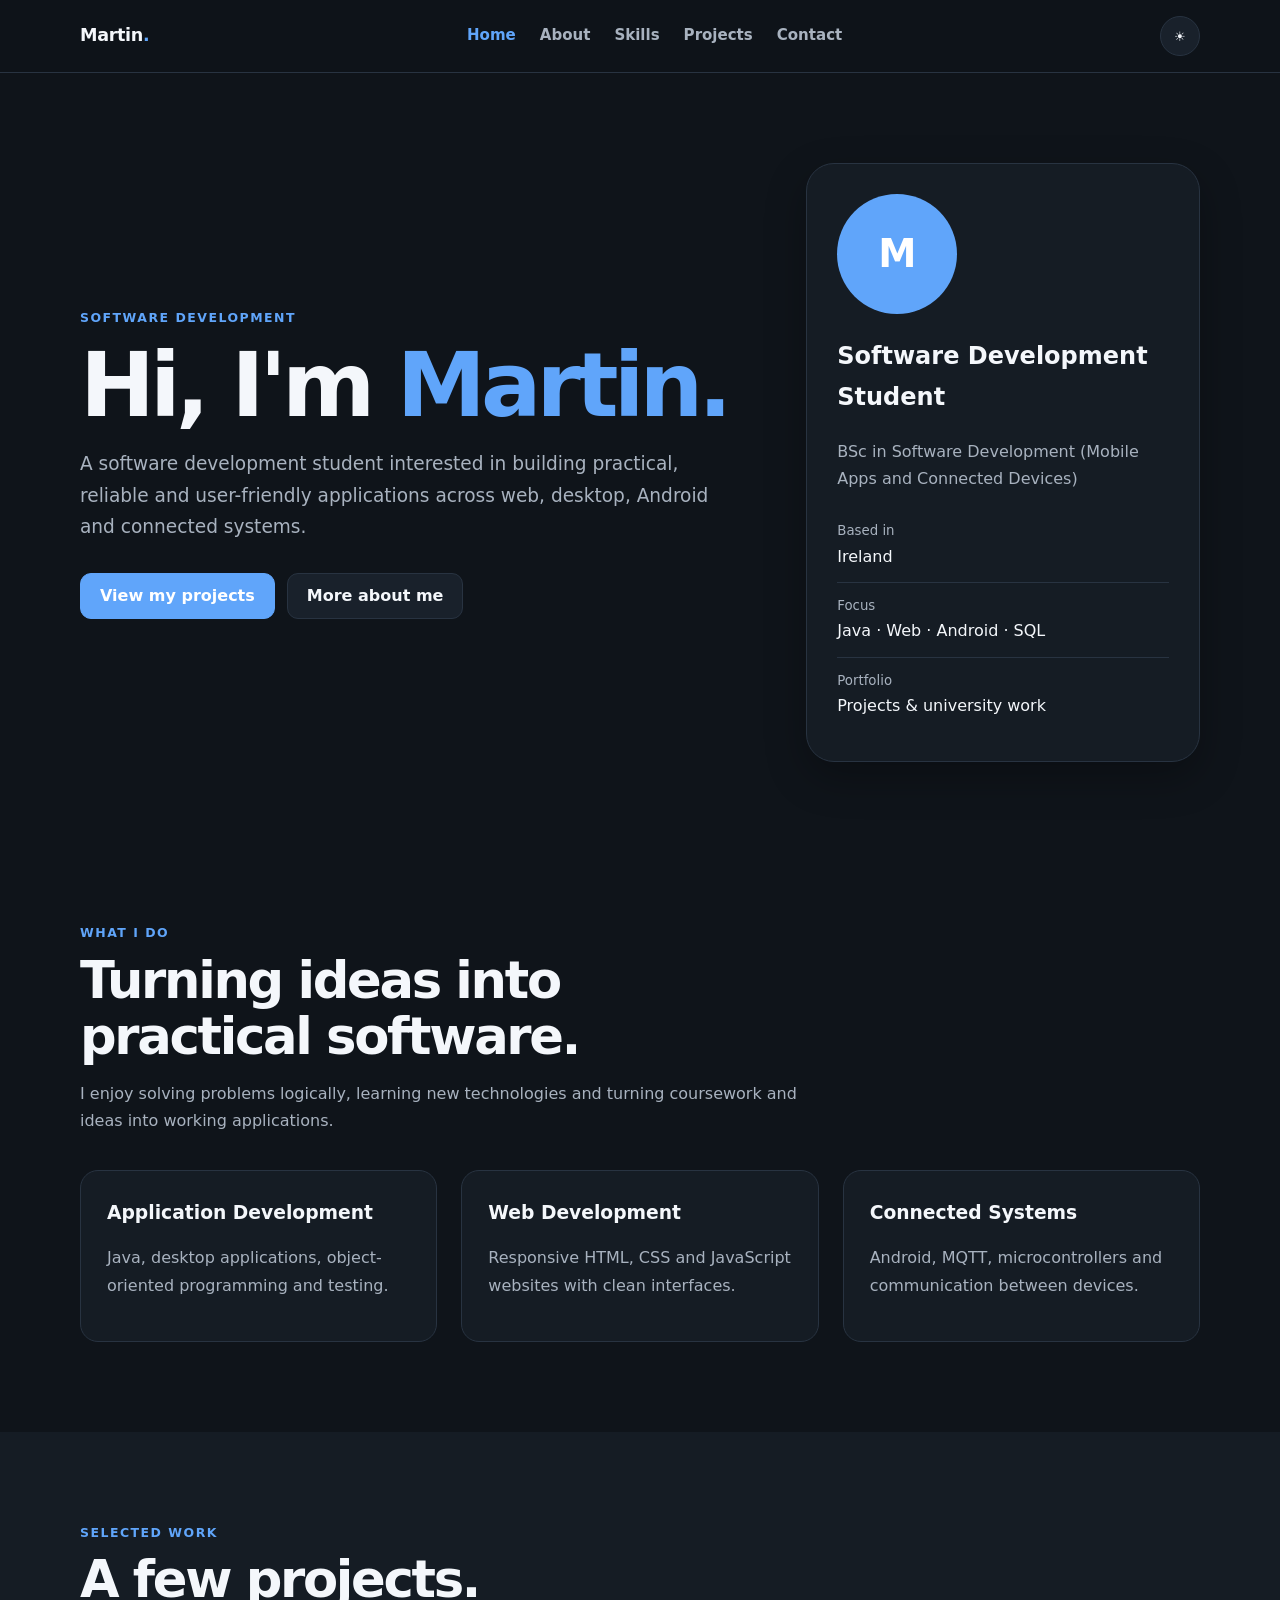
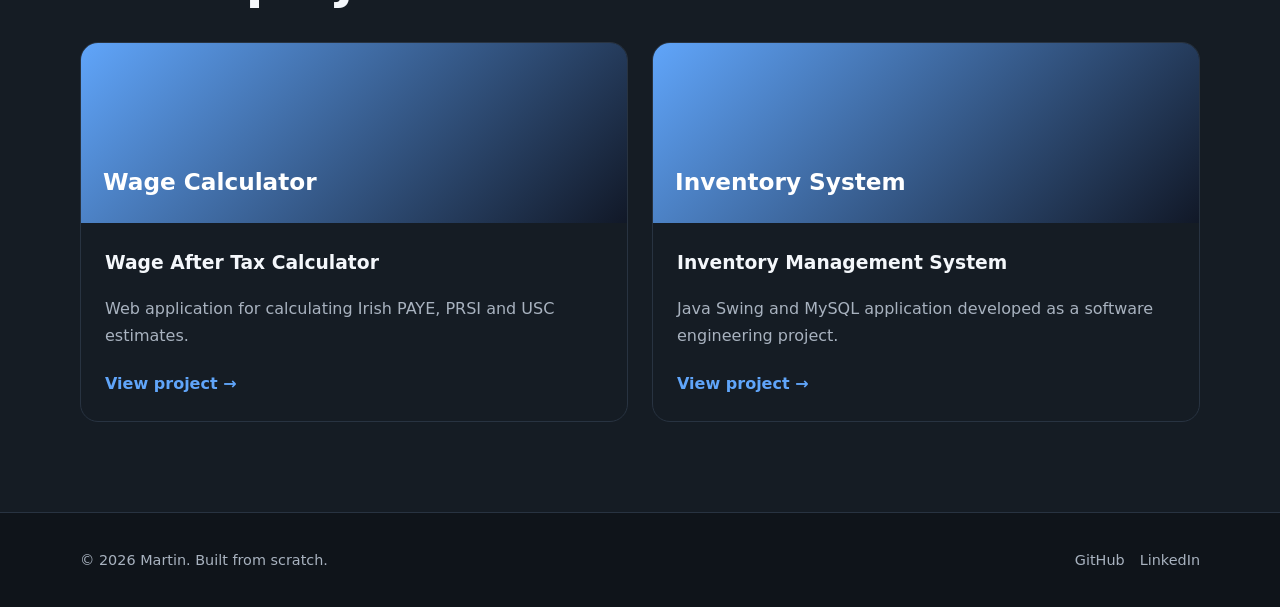
==== index.html @ 63e13349 "Initial portfolio website" ====
<!doctype html>
<html lang="en">
<head>
  <meta charset="utf-8">
  <meta name="viewport" content="width=device-width, initial-scale=1">
  <meta name="description" content="Martin's software development portfolio">
  <title>Home | Martin</title>
  <link rel="stylesheet" href="css/style.css">
  <script>
    document.documentElement.dataset.theme = localStorage.getItem("portfolio-theme") || "dark";
  </script>
</head>
<body>
<header class="navbar">
  <div class="container nav-inner">
    <a class="brand" href="index.html">Martin<span style="color:var(--primary)">.</span></a>
    <nav class="nav-links"><a class="active" href="index.html">Home</a>
<a class="" href="about.html">About</a>
<a class="" href="skills.html">Skills</a>
<a class="" href="projects.html">Projects</a>
<a class="" href="contact.html">Contact</a></nav>
    <div class="nav-actions">
      <button class="icon-btn" data-theme-toggle aria-label="Switch theme">☾</button>
      <button class="menu-btn" data-menu-toggle aria-label="Open menu" aria-expanded="false">☰</button>
    </div>
  </div>
</header>

<main>

<section class="hero">
  <div class="container hero-grid">
    <div>
      <div class="eyebrow">Software Development</div>
      <h1>Hi, I'm <span>Martin.</span></h1>
      <p class="lead">
        A software development student interested in building practical,
        reliable and user-friendly applications across web, desktop, Android and connected systems.
      </p>
      <div class="buttons">
        <a class="btn btn-primary" href="projects.html">View my projects</a>
        <a class="btn" href="about.html">More about me</a>
      </div>
    </div>
    <aside class="hero-card">
      <div class="avatar">M</div>
      <h2>Software Development Student</h2>
      <p style="color:var(--muted)">
        BSc in Software Development (Mobile Apps and Connected Devices)
      </p>
      <ul class="quick-list">
        <li><small>Based in</small>Ireland</li>
        <li><small>Focus</small>Java · Web · Android · SQL</li>
        <li><small>Portfolio</small>Projects & university work</li>
      </ul>
    </aside>
  </div>
</section>

<section>
  <div class="container">
    <div class="section-head">
      <div class="eyebrow">What I do</div>
      <h2>Turning ideas into practical software.</h2>
      <p>
        I enjoy solving problems logically, learning new technologies and
        turning coursework and ideas into working applications.
      </p>
    </div>
    <div class="grid-3">
      <article class="card">
        <h3>Application Development</h3>
        <p>Java, desktop applications, object-oriented programming and testing.</p>
      </article>
      <article class="card">
        <h3>Web Development</h3>
        <p>Responsive HTML, CSS and JavaScript websites with clean interfaces.</p>
      </article>
      <article class="card">
        <h3>Connected Systems</h3>
        <p>Android, MQTT, microcontrollers and communication between devices.</p>
      </article>
    </div>
  </div>
</section>

<section style="background:var(--surface)">
  <div class="container">
    <div class="section-head">
      <div class="eyebrow">Selected work</div>
      <h2>A few projects.</h2>
    </div>
    <div class="grid-2">
      <article class="card project-card">
        <div class="project-thumb">Wage Calculator</div>
        <div class="project-body">
          <h3>Wage After Tax Calculator</h3>
          <p>Web application for calculating Irish PAYE, PRSI and USC estimates.</p>
          <a class="project-link" href="projects/wage-calculator.html">View project →</a>
        </div>
      </article>
      <article class="card project-card">
        <div class="project-thumb">Inventory System</div>
        <div class="project-body">
          <h3>Inventory Management System</h3>
          <p>Java Swing and MySQL application developed as a software engineering project.</p>
          <a class="project-link" href="projects/inventory-system.html">View project →</a>
        </div>
      </article>
    </div>
  </div>
</section>

</main>

<footer>
  <div class="container footer-inner">
    <div>© <span data-year></span> Martin. Built from scratch.</div>
    <div class="socials">
      <a href="#" aria-label="GitHub">GitHub</a>
      <a href="#" aria-label="LinkedIn">LinkedIn</a>
    </div>
  </div>
</footer>
<script src="js/script.js"></script>
</body>
</html>
---- css/style.css ----
:root {
  --bg: #ffffff;
  --surface: #f7f8fa;
  --surface-2: #ffffff;
  --text: #17202a;
  --muted: #68727d;
  --primary: #2563eb;
  --primary-dark: #1d4ed8;
  --border: #e4e8ee;
  --shadow: 0 12px 35px rgba(15, 23, 42, .08);
  --radius: 18px;
}

[data-theme="dark"] {
  --bg: #0f141a;
  --surface: #151c24;
  --surface-2: #19212b;
  --text: #f4f7fb;
  --muted: #a8b2bf;
  --primary: #60a5fa;
  --primary-dark: #3b82f6;
  --border: #283341;
  --shadow: 0 15px 40px rgba(0, 0, 0, .28);
}

* { box-sizing: border-box; }

html { scroll-behavior: smooth; }

body {
  margin: 0;
  font-family: Inter, system-ui, -apple-system, BlinkMacSystemFont, "Segoe UI", sans-serif;
  background: var(--bg);
  color: var(--text);
  line-height: 1.7;
  transition: background .2s ease, color .2s ease;
}

a { color: inherit; text-decoration: none; }
img { max-width: 100%; display: block; }

.container {
  width: min(1120px, calc(100% - 40px));
  margin: auto;
}

.navbar {
  position: sticky;
  top: 0;
  z-index: 1000;
  background: color-mix(in srgb, var(--bg) 92%, transparent);
  backdrop-filter: blur(12px);
  border-bottom: 1px solid var(--border);
}

.nav-inner {
  min-height: 72px;
  display: flex;
  align-items: center;
  justify-content: space-between;
  gap: 20px;
}

.brand {
  font-weight: 800;
  font-size: 1.1rem;
  letter-spacing: -.02em;
}

.nav-links {
  display: flex;
  align-items: center;
  gap: 24px;
}

.nav-links a {
  color: var(--muted);
  font-size: .94rem;
  font-weight: 600;
  transition: color .2s;
}

.nav-links a:hover,
.nav-links a.active { color: var(--primary); }

.nav-actions { display: flex; align-items: center; gap: 8px; }

.icon-btn, .menu-btn {
  width: 40px;
  height: 40px;
  border: 1px solid var(--border);
  border-radius: 50%;
  background: var(--surface-2);
  color: var(--text);
  cursor: pointer;
}

.menu-btn { display: none; border-radius: 10px; }

.hero {
  min-height: 78vh;
  display: grid;
  place-items: center;
  padding: 90px 0 70px;
}

.hero-grid {
  display: grid;
  grid-template-columns: 1.25fr .75fr;
  align-items: center;
  gap: 70px;
}

.eyebrow {
  color: var(--primary);
  font-weight: 800;
  text-transform: uppercase;
  letter-spacing: .12em;
  font-size: .78rem;
}

.hero h1 {
  margin: 14px 0 18px;
  font-size: clamp(3rem, 7vw, 5.7rem);
  line-height: .98;
  letter-spacing: -.055em;
}

.hero h1 span { color: var(--primary); }

.hero p.lead {
  max-width: 670px;
  color: var(--muted);
  font-size: 1.16rem;
}

.buttons {
  display: flex;
  flex-wrap: wrap;
  gap: 12px;
  margin-top: 30px;
}

.btn {
  display: inline-flex;
  align-items: center;
  justify-content: center;
  min-height: 46px;
  padding: 0 19px;
  border-radius: 11px;
  border: 1px solid var(--border);
  background: var(--surface-2);
  font-weight: 750;
  cursor: pointer;
}

.btn-primary {
  color: #fff;
  background: var(--primary);
  border-color: var(--primary);
}

.btn-primary:hover { background: var(--primary-dark); }

.btn:hover { transform: translateY(-1px); }

.hero-card {
  background: var(--surface);
  border: 1px solid var(--border);
  border-radius: 28px;
  padding: 30px;
  box-shadow: var(--shadow);
}

.avatar {
  width: 120px;
  height: 120px;
  border-radius: 50%;
  display: grid;
  place-items: center;
  background: var(--primary);
  color: white;
  font-size: 2.4rem;
  font-weight: 850;
  margin-bottom: 22px;
}

.quick-list { margin: 0; padding: 0; list-style: none; }
.quick-list li {
  padding: 12px 0;
  border-bottom: 1px solid var(--border);
}
.quick-list li:last-child { border-bottom: 0; }
.quick-list small { color: var(--muted); display: block; }

section { padding: 90px 0; }

.section-head {
  margin-bottom: 35px;
  max-width: 720px;
}

.section-head h2,
.page-title h1 {
  font-size: clamp(2.1rem, 4vw, 3.4rem);
  letter-spacing: -.045em;
  line-height: 1.1;
  margin: 8px 0 14px;
}

.section-head p,
.page-title p { color: var(--muted); }

.grid-2 { display: grid; grid-template-columns: repeat(2, 1fr); gap: 24px; }
.grid-3 { display: grid; grid-template-columns: repeat(3, 1fr); gap: 24px; }

.card {
  background: var(--surface);
  border: 1px solid var(--border);
  border-radius: var(--radius);
  padding: 26px;
}

.card h3 { margin-top: 0; margin-bottom: 8px; }
.card p { color: var(--muted); }

.tag {
  display: inline-flex;
  padding: 5px 10px;
  margin: 4px 4px 0 0;
  border-radius: 999px;
  background: var(--surface-2);
  border: 1px solid var(--border);
  color: var(--muted);
  font-size: .82rem;
  font-weight: 650;
}

.project-card {
  overflow: hidden;
  padding: 0;
  transition: transform .2s, box-shadow .2s;
}

.project-card:hover {
  transform: translateY(-5px);
  box-shadow: var(--shadow);
}

.project-thumb {
  height: 180px;
  background: linear-gradient(135deg, var(--primary), #111827);
  color: white;
  display: flex;
  align-items: end;
  padding: 22px;
  font-size: 1.45rem;
  font-weight: 800;
}

.project-body { padding: 24px; }
.project-body p { margin-bottom: 20px; }

.project-link {
  color: var(--primary);
  font-weight: 800;
}

.skill { margin-bottom: 18px; }
.skill-top { display: flex; justify-content: space-between; font-weight: 700; }
.progress {
  height: 8px;
  border-radius: 99px;
  background: var(--border);
  overflow: hidden;
  margin-top: 7px;
}
.progress span {
  display: block;
  height: 100%;
  width: var(--value);
  background: var(--primary);
  border-radius: inherit;
}

.page-title { padding: 100px 0 50px; }

.timeline {
  border-left: 2px solid var(--border);
  margin-left: 8px;
  padding-left: 28px;
}
.timeline-item { position: relative; margin-bottom: 34px; }
.timeline-item::before {
  content: "";
  position: absolute;
  left: -37px;
  top: 7px;
  width: 14px;
  height: 14px;
  border-radius: 50%;
  background: var(--primary);
  box-shadow: 0 0 0 5px var(--bg);
}
.timeline-item h3 { margin: 0; }
.timeline-item .date { color: var(--primary); font-weight: 750; }
.timeline-item p { color: var(--muted); }

.project-detail {
  max-width: 850px;
  margin: auto;
}

.project-detail .hero-image {
  min-height: 300px;
  border-radius: 24px;
  background: linear-gradient(135deg, var(--primary), #111827);
  display: grid;
  place-items: center;
  color: white;
  font-size: clamp(2rem, 6vw, 4rem);
  font-weight: 850;
  margin: 25px 0 45px;
}

.project-detail h2 { margin-top: 42px; }
.project-detail p { color: var(--muted); }

.contact-box {
  text-align: center;
  padding: 55px 30px;
  background: var(--surface);
  border: 1px solid var(--border);
  border-radius: 25px;
}

footer {
  padding: 35px 0;
  border-top: 1px solid var(--border);
  color: var(--muted);
  font-size: .9rem;
}

.footer-inner {
  display: flex;
  justify-content: space-between;
  gap: 20px;
}

.socials { display: flex; gap: 15px; }
.socials a:hover { color: var(--primary); }

@media (max-width: 850px) {
  .hero-grid, .grid-3 { grid-template-columns: 1fr; }
  .grid-2 { grid-template-columns: 1fr; }
  .hero { padding-top: 65px; }
  .hero-card { max-width: 520px; }
  .nav-links {
    display: none;
    position: absolute;
    top: 72px;
    left: 20px;
    right: 20px;
    flex-direction: column;
    align-items: stretch;
    gap: 0;
    padding: 10px;
    background: var(--surface-2);
    border: 1px solid var(--border);
    border-radius: 16px;
    box-shadow: var(--shadow);
  }
  .nav-links.open { display: flex; }
  .nav-links a { padding: 12px; }
  .menu-btn { display: block; }
}

@media (max-width: 520px) {
  .container { width: min(100% - 28px, 1120px); }
  section { padding: 65px 0; }
  .hero h1 { font-size: 3.3rem; }
  .footer-inner { flex-direction: column; }
}
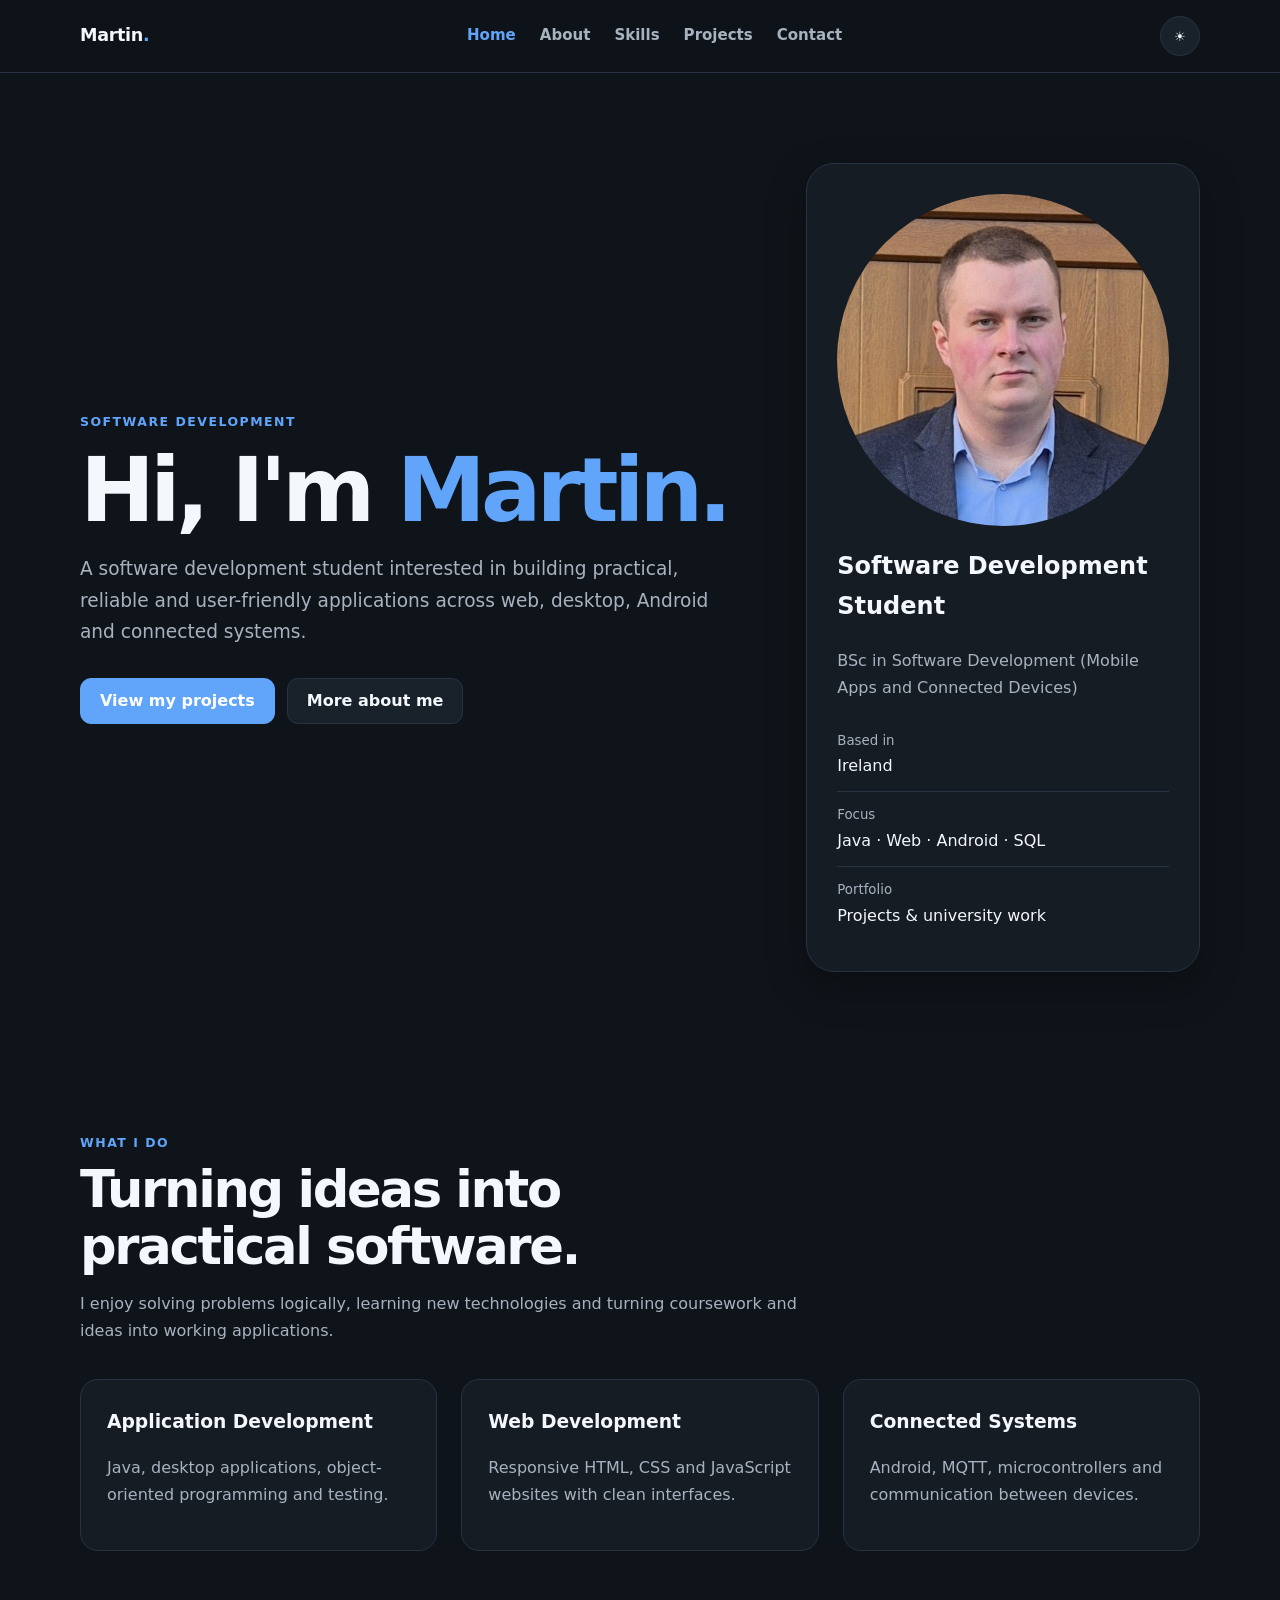
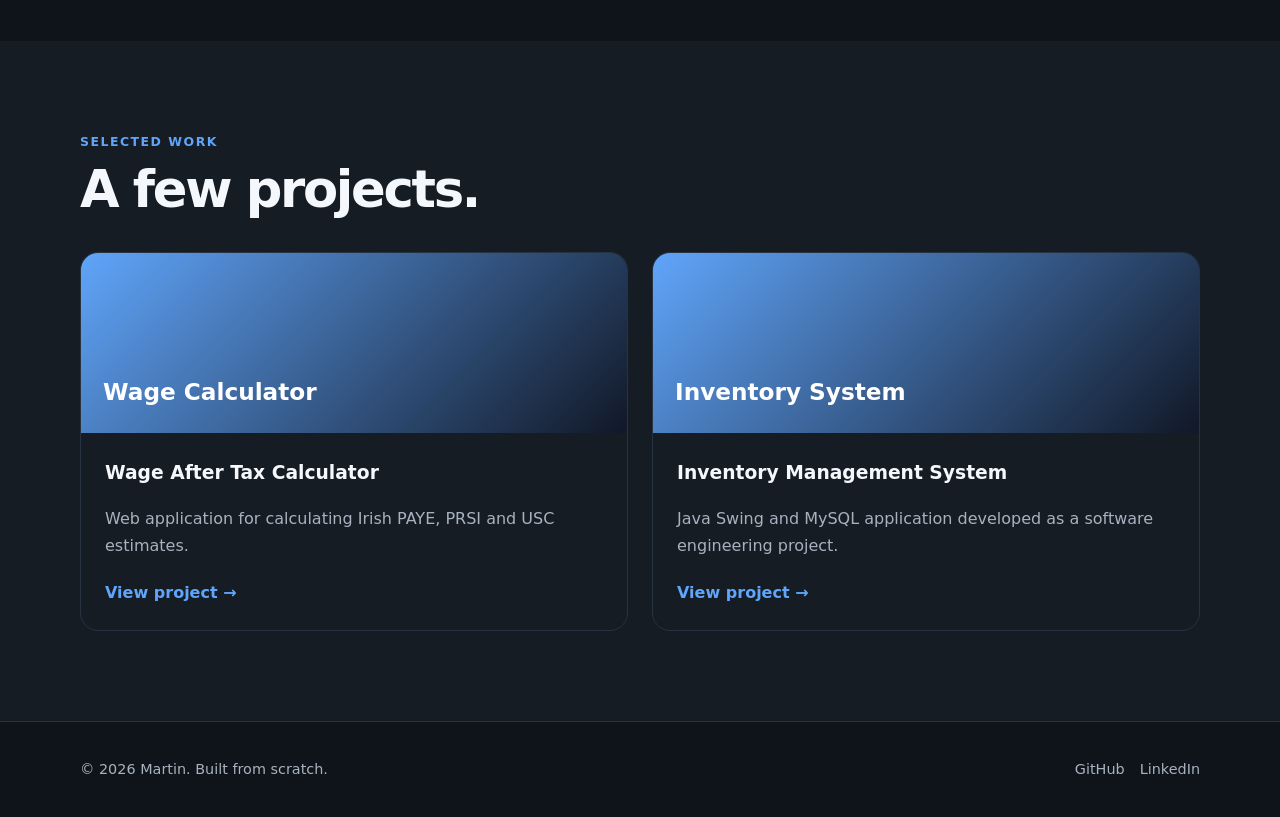
==== commit a267cf46: "Change avatar to profile picture" ====
--- a/index.html
+++ b/index.html
@@ -43,7 +43,9 @@
       </div>
     </div>
     <aside class="hero-card">
-      <div class="avatar">M</div>
+      <div class="avatar">
+        <img src="images/profile.jpg" alt="Martin">
+      </div>
       <h2>Software Development Student</h2>
       <p style="color:var(--muted)">
         BSc in Software Development (Mobile Apps and Connected Devices)
@@ -117,8 +119,8 @@
   <div class="container footer-inner">
     <div>© <span data-year></span> Martin. Built from scratch.</div>
     <div class="socials">
-      <a href="#" aria-label="GitHub">GitHub</a>
-      <a href="#" aria-label="LinkedIn">LinkedIn</a>
+      <a href="https://github.com/BMartin00" aria-label="GitHub">GitHub</a>
+      <a href="https://ie.linkedin.com/in/martin-banyanszki-4bb8b9359" aria-label="LinkedIn">LinkedIn</a>
     </div>
   </div>
 </footer>
--- a/css/style.css
+++ b/css/style.css
@@ -172,17 +172,11 @@
   box-shadow: var(--shadow);
 }
 
-.avatar {
-  width: 120px;
-  height: 120px;
+.avatar img {
+  width: 100%;
+  height: 100%;
+  object-fit: cover;
   border-radius: 50%;
-  display: grid;
-  place-items: center;
-  background: var(--primary);
-  color: white;
-  font-size: 2.4rem;
-  font-weight: 850;
-  margin-bottom: 22px;
 }
 
 .quick-list { margin: 0; padding: 0; list-style: none; }
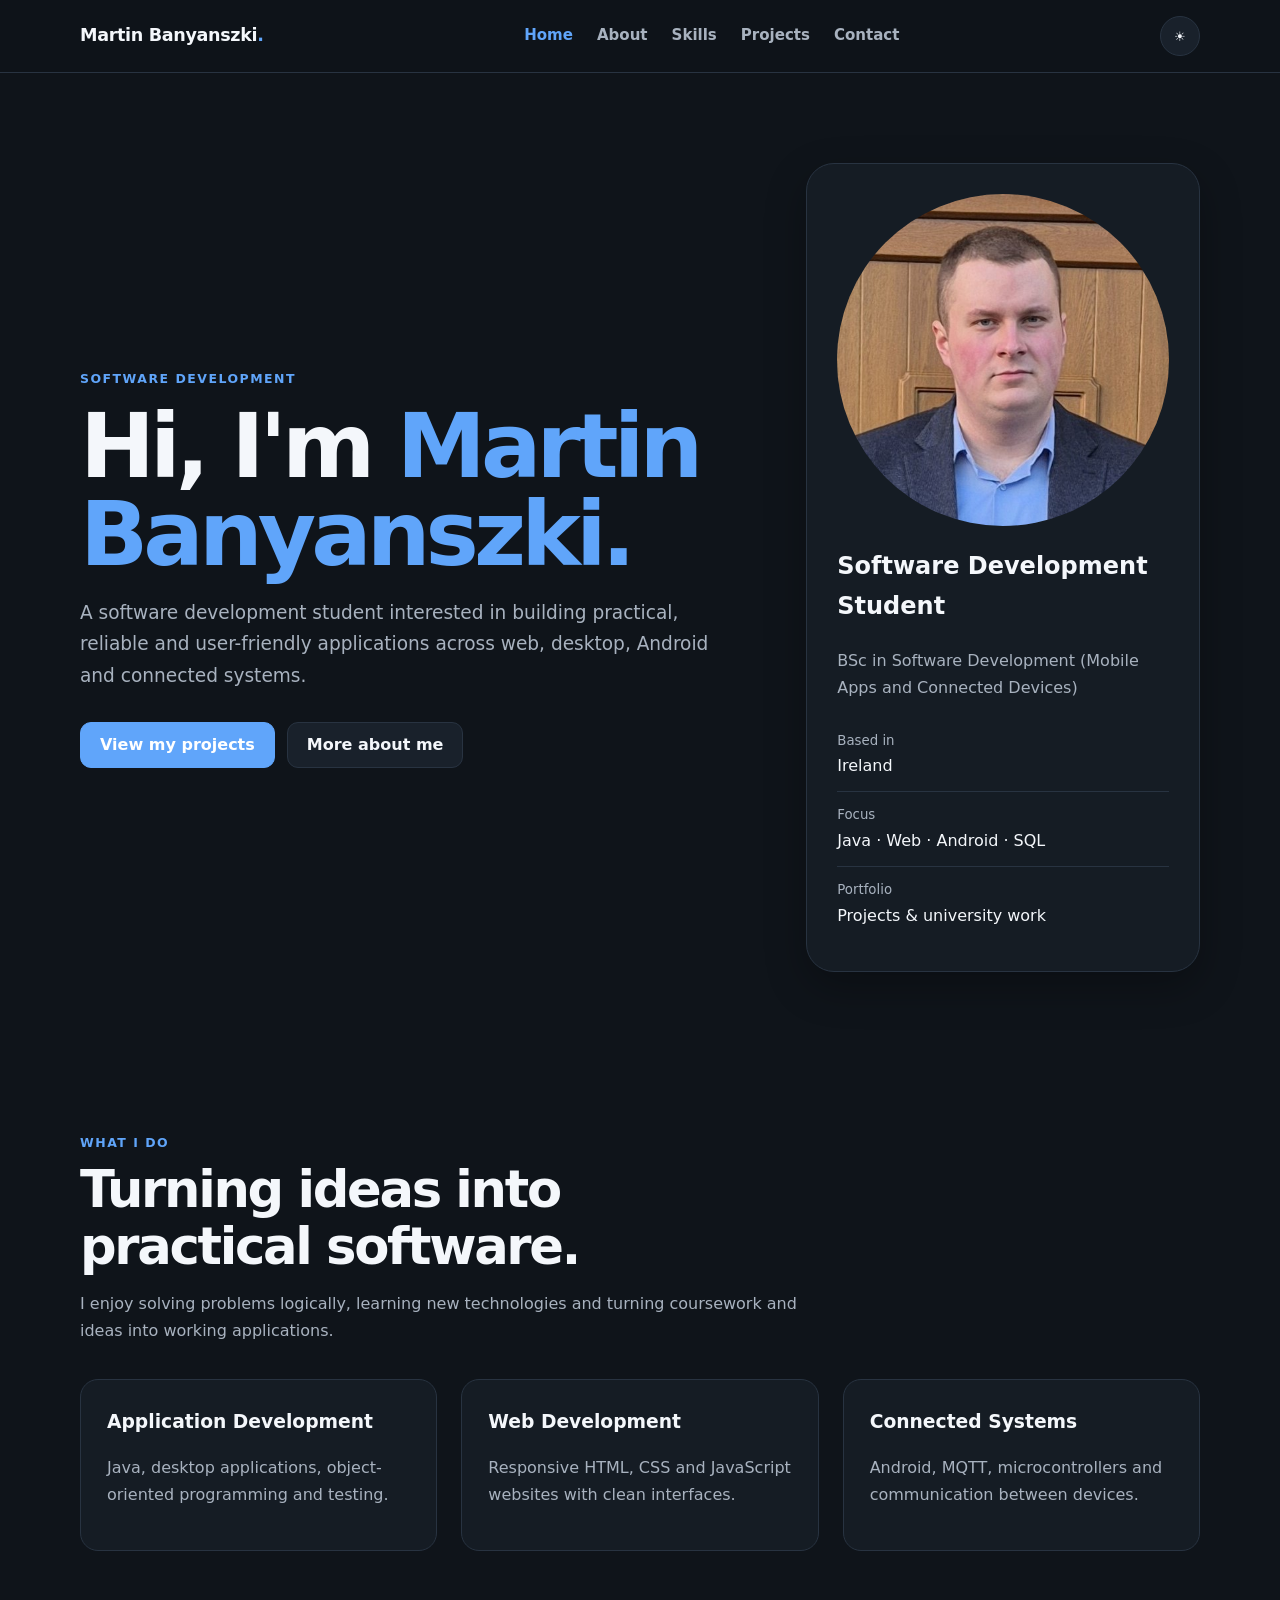
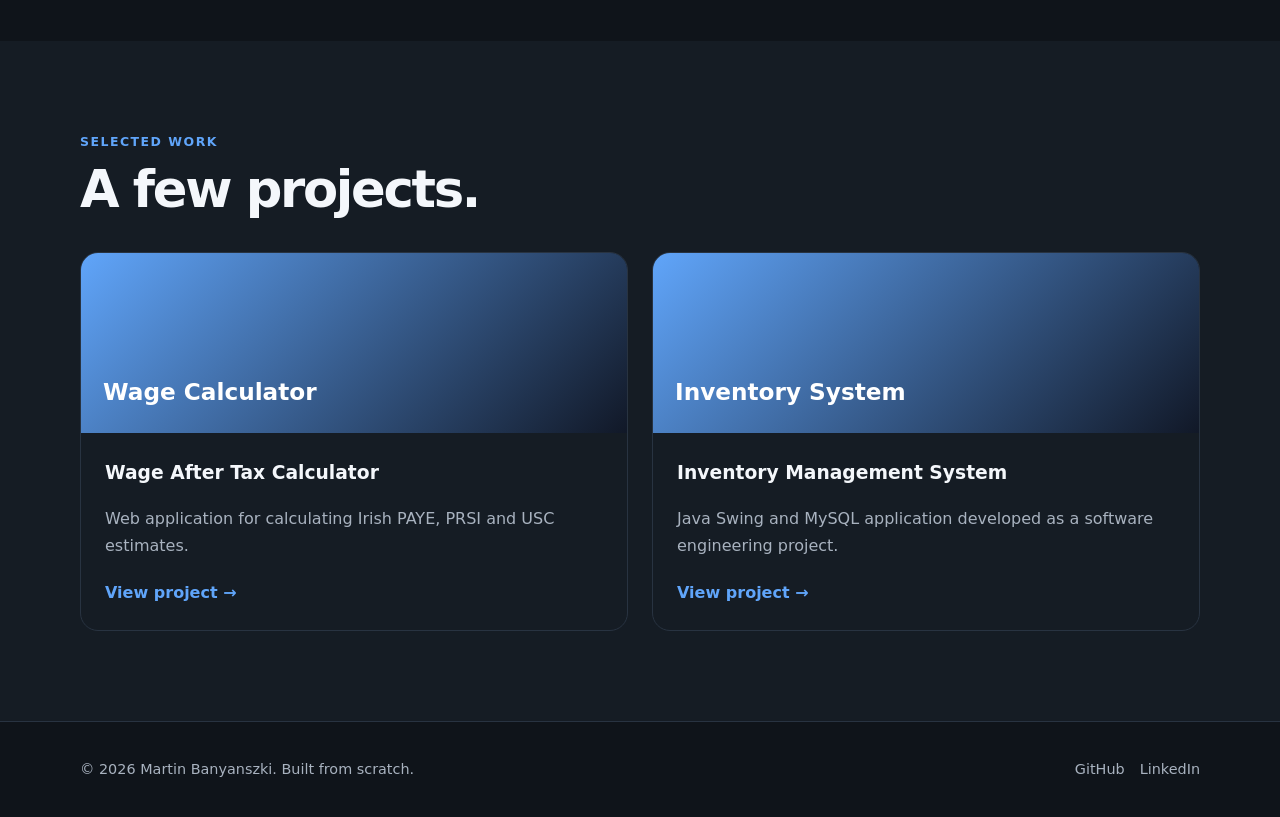
==== commit 2402755e: "Add my second name after my first name" ====
--- a/index.html
+++ b/index.html
@@ -4,7 +4,7 @@
   <meta charset="utf-8">
   <meta name="viewport" content="width=device-width, initial-scale=1">
   <meta name="description" content="Martin's software development portfolio">
-  <title>Home | Martin</title>
+  <title>Home | Martin Banyanszki</title>
   <link rel="stylesheet" href="css/style.css">
   <script>
     document.documentElement.dataset.theme = localStorage.getItem("portfolio-theme") || "dark";
@@ -13,7 +13,7 @@
 <body>
 <header class="navbar">
   <div class="container nav-inner">
-    <a class="brand" href="index.html">Martin<span style="color:var(--primary)">.</span></a>
+    <a class="brand" href="index.html">Martin Banyanszki<span style="color:var(--primary)">.</span></a>
     <nav class="nav-links"><a class="active" href="index.html">Home</a>
 <a class="" href="about.html">About</a>
 <a class="" href="skills.html">Skills</a>
@@ -32,7 +32,7 @@
   <div class="container hero-grid">
     <div>
       <div class="eyebrow">Software Development</div>
-      <h1>Hi, I'm <span>Martin.</span></h1>
+      <h1>Hi, I'm <span>Martin Banyanszki.</span></h1>
       <p class="lead">
         A software development student interested in building practical,
         reliable and user-friendly applications across web, desktop, Android and connected systems.
@@ -117,7 +117,7 @@
 
 <footer>
   <div class="container footer-inner">
-    <div>© <span data-year></span> Martin. Built from scratch.</div>
+    <div>© <span data-year></span> Martin Banyanszki. Built from scratch.</div>
     <div class="socials">
       <a href="https://github.com/BMartin00" aria-label="GitHub">GitHub</a>
       <a href="https://ie.linkedin.com/in/martin-banyanszki-4bb8b9359" aria-label="LinkedIn">LinkedIn</a>
